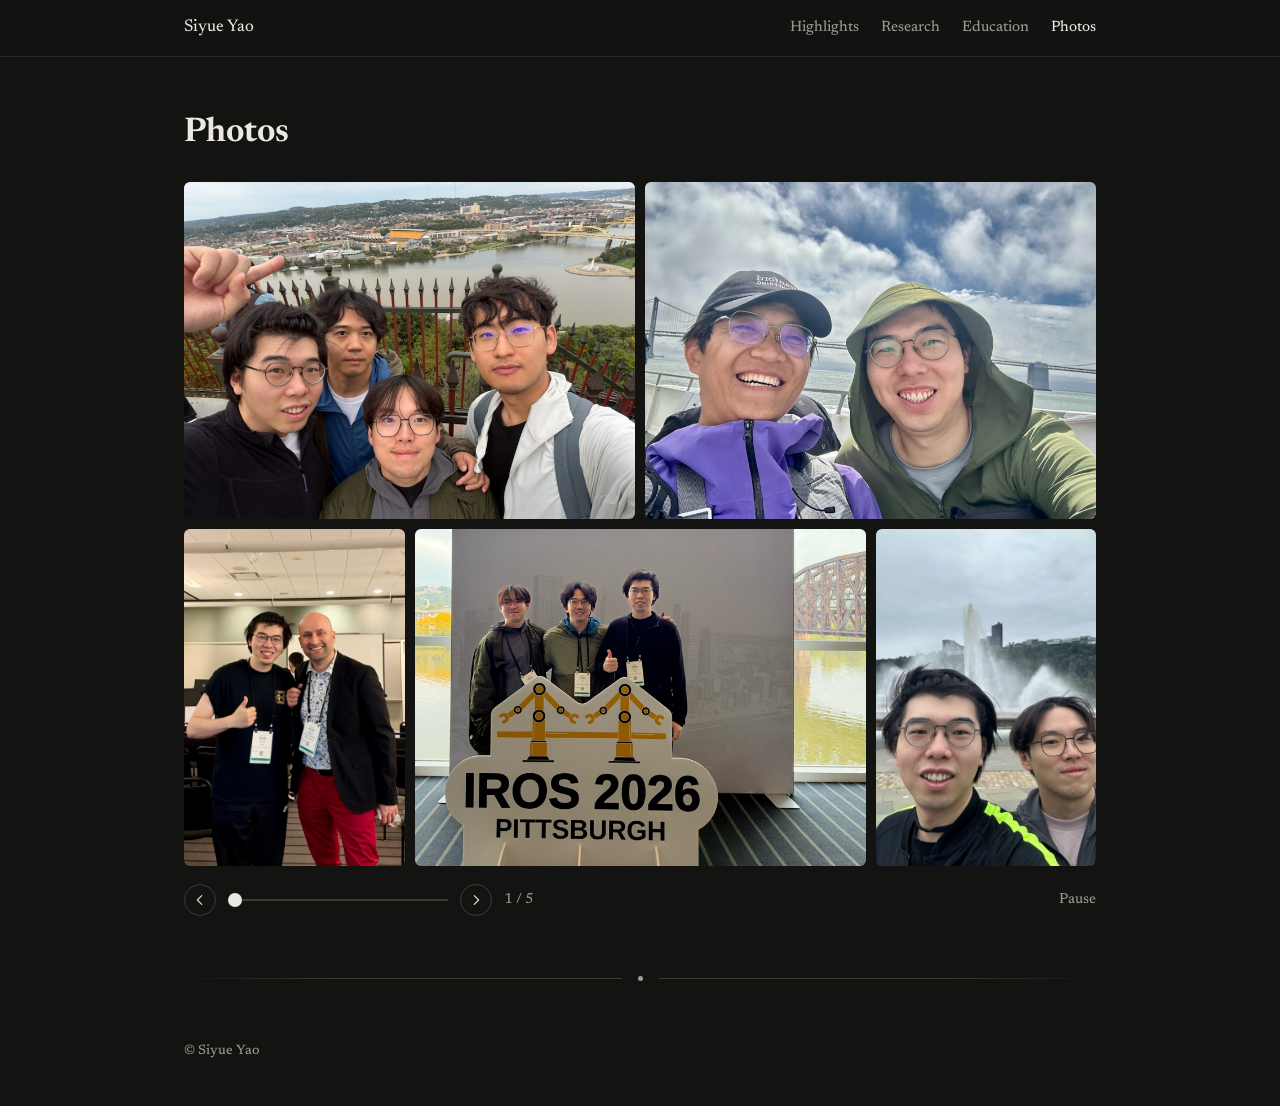
==== photos.html @ 5f4d8af4 "Publish homepage Co-Authored-By: Claude Opus 5.5 (1M context) <noreply@anthropic.com>" ====
<!doctype html>
<html lang="en">
  <head>
    <meta charset="utf-8" />
    <meta name="viewport" content="width=device-width, initial-scale=1, viewport-fit=cover" />
    <title>Siyue Yao · Photos</title>
    <meta name="description" content="Photos by and of Siyue Yao." />
    <meta name="theme-color" content="#131312" />
    <link rel="icon" href="data:image/svg+xml,%3Csvg xmlns='http://www.w3.org/2000/svg' viewBox='0 0 64 64'%3E%3Crect width='64' height='64' rx='14' fill='%23131312'/%3E%3Ctext x='32' y='44' text-anchor='middle' fill='%23ebe8e1' font-family='Georgia' font-size='36'%3ES%3C/text%3E%3C/svg%3E" />
    <link rel="preconnect" href="https://fonts.googleapis.com" />
    <link rel="preconnect" href="https://fonts.gstatic.com" crossorigin />
    <!-- Loaded without blocking the page, so it still renders quickly where Google Fonts is slow. -->
    <link rel="stylesheet" href="https://fonts.googleapis.com/css2?family=Newsreader:ital,opsz,wght@0,6..72,200..800;1,6..72,200..800&display=swap" media="print" onload="this.media='all'" />
    <noscript><link rel="stylesheet" href="https://fonts.googleapis.com/css2?family=Newsreader:ital,opsz,wght@0,6..72,200..800;1,6..72,200..800&display=swap" /></noscript>
    <link rel="stylesheet" href="assets/site.css" />
    <script>document.documentElement.classList.add("js");</script>
    <script src="assets/site.js" defer></script>
    <script src="assets/photos.js" defer></script>
  </head>
  <body>
    <header class="topbar">
      <div class="topbar-inner">
        <a class="brand" href="index.html">Siyue Yao</a>
        <nav class="topnav" aria-label="Sections">
          <a href="index.html#highlights">Highlights</a>
          <a href="index.html#research">Research</a>
          <a href="index.html#education" class="hide-narrow">Education</a>
          <a href="photos.html" aria-current="page">Photos</a>
        </nav>
      </div>
    </header>

    <main class="wrap page-photos">
      <h1 class="page-title">Photos</h1>
      <!-- Every photo, from assets/photos/web/ (800px and 1600px copies of the originals).
           Naming: the original is assets/photos/<name>.<ext> (lowercase, words joined by "-"),
           and its copies are assets/photos/web/<name>-800.jpg and <name>-1600.jpg.
           Without JavaScript they show as a simple masonry; with it, assets/photos.js deals
           them into collages that change every few seconds. To add a photo, add a line here
           with its real pixel size in data-w / data-h. -->
      <div class="album" data-interval="8000">
        <div class="album-source">
        <a class="photo" href="assets/photos/web/talk-lecture-hall-1600.jpg" data-w="1600" data-h="1200"><img src="assets/photos/web/talk-lecture-hall-800.jpg" srcset="assets/photos/web/talk-lecture-hall-800.jpg 800w, assets/photos/web/talk-lecture-hall-1600.jpg 1600w" sizes="(max-width: 560px) 50vw, 320px" width="800" height="600" alt="Siyue giving a talk in a lecture hall" loading="lazy" /></a>
        <a class="photo" href="assets/photos/web/stanford-memorial-church-1600.jpg" data-w="1224" data-h="1305"><img src="assets/photos/web/stanford-memorial-church-800.jpg" srcset="assets/photos/web/stanford-memorial-church-800.jpg 750w, assets/photos/web/stanford-memorial-church-1600.jpg 1224w" sizes="(max-width: 560px) 50vw, 320px" width="750" height="800" alt="Siyue in front of Stanford Memorial Church" loading="lazy" /></a>
        <a class="photo" href="assets/photos/web/dinner-long-table-1600.jpg" data-w="1200" data-h="1600"><img src="assets/photos/web/dinner-long-table-800.jpg" srcset="assets/photos/web/dinner-long-table-800.jpg 600w, assets/photos/web/dinner-long-table-1600.jpg 1200w" sizes="(max-width: 560px) 50vw, 320px" width="600" height="800" alt="Dinner with friends at a long table" loading="lazy" /></a>
        <a class="photo" href="assets/photos/web/trail-walk-1600.jpg" data-w="1067" data-h="1600"><img src="assets/photos/web/trail-walk-800.jpg" srcset="assets/photos/web/trail-walk-800.jpg 533w, assets/photos/web/trail-walk-1600.jpg 1067w" sizes="(max-width: 560px) 50vw, 320px" width="533" height="800" alt="Siyue walking along a trail through dry grass" loading="lazy" /></a>
        <a class="photo" href="assets/photos/web/stanford-hoover-tower-1600.jpg" data-w="1600" data-h="1571"><img src="assets/photos/web/stanford-hoover-tower-800.jpg" srcset="assets/photos/web/stanford-hoover-tower-800.jpg 800w, assets/photos/web/stanford-hoover-tower-1600.jpg 1600w" sizes="(max-width: 560px) 50vw, 320px" width="800" height="786" alt="Siyue on the lawn below Hoover Tower at Stanford" loading="lazy" /></a>
        <a class="photo" href="assets/photos/web/conference-thumbs-up-1600.jpg" data-w="1199" data-h="1600"><img src="assets/photos/web/conference-thumbs-up-800.jpg" srcset="assets/photos/web/conference-thumbs-up-800.jpg 599w, assets/photos/web/conference-thumbs-up-1600.jpg 1199w" sizes="(max-width: 560px) 50vw, 320px" width="599" height="800" alt="Siyue with a colleague at a conference" loading="lazy" /></a>
        <a class="photo" href="assets/photos/web/ceremony-speech-1600.jpg" data-w="1600" data-h="1067"><img src="assets/photos/web/ceremony-speech-800.jpg" srcset="assets/photos/web/ceremony-speech-800.jpg 800w, assets/photos/web/ceremony-speech-1600.jpg 1600w" sizes="(max-width: 560px) 50vw, 320px" width="800" height="533" alt="Siyue speaking at a podium in front of a traditional university gate" loading="lazy" /></a>
        <a class="photo" href="assets/photos/web/campus-bench-1600.jpg" data-w="1200" data-h="1600"><img src="assets/photos/web/campus-bench-800.jpg" srcset="assets/photos/web/campus-bench-800.jpg 600w, assets/photos/web/campus-bench-1600.jpg 1200w" sizes="(max-width: 560px) 50vw, 320px" width="600" height="800" alt="Siyue sitting on a bench outside a campus building" loading="lazy" /></a>
        <a class="photo" href="assets/photos/web/ebug-talk-1600.jpg" data-w="1600" data-h="900"><img src="assets/photos/web/ebug-talk-800.jpg" srcset="assets/photos/web/ebug-talk-800.jpg 800w, assets/photos/web/ebug-talk-1600.jpg 1600w" sizes="(max-width: 560px) 50vw, 320px" width="800" height="450" alt="Siyue presenting EBUG at a conference" loading="lazy" /></a>
        <a class="photo" href="assets/photos/web/selfie-hike-1600.jpg" data-w="1600" data-h="1200"><img src="assets/photos/web/selfie-hike-800.jpg" srcset="assets/photos/web/selfie-hike-800.jpg 800w, assets/photos/web/selfie-hike-1600.jpg 1600w" sizes="(max-width: 560px) 50vw, 320px" width="800" height="600" alt="Selfie with a friend on a cloudy hike" loading="lazy" /></a>
        <a class="photo" href="assets/photos/web/group-selfie-1600.jpg" data-w="1600" data-h="1200"><img src="assets/photos/web/group-selfie-800.jpg" srcset="assets/photos/web/group-selfie-800.jpg 800w, assets/photos/web/group-selfie-1600.jpg 1600w" sizes="(max-width: 560px) 50vw, 320px" width="800" height="600" alt="Group selfie with friends outdoors" loading="lazy" /></a>
        <a class="photo" href="assets/photos/web/group-photo-hill-1600.jpg" data-w="1600" data-h="1067"><img src="assets/photos/web/group-photo-hill-800.jpg" srcset="assets/photos/web/group-photo-hill-800.jpg 800w, assets/photos/web/group-photo-hill-1600.jpg 1600w" sizes="(max-width: 560px) 50vw, 320px" width="800" height="533" alt="Group photo with friends on a hillside" loading="lazy" /></a>
        <a class="photo" href="assets/photos/web/asme-idetc-1600.jpg" data-w="1600" data-h="1200"><img src="assets/photos/web/asme-idetc-800.jpg" srcset="assets/photos/web/asme-idetc-800.jpg 800w, assets/photos/web/asme-idetc-1600.jpg 1600w" sizes="(max-width: 560px) 50vw, 320px" width="800" height="600" alt="Siyue at the ASME IDETC conference" loading="lazy" /></a>
        <a class="photo" href="assets/photos/web/idetc-talk-1600.jpg" data-w="1600" data-h="1200"><img src="assets/photos/web/idetc-talk-800.jpg" srcset="assets/photos/web/idetc-talk-800.jpg 800w, assets/photos/web/idetc-talk-1600.jpg 1600w" sizes="(max-width: 560px) 50vw, 320px" width="800" height="600" alt="Siyue presenting at a conference session" loading="lazy" /></a>
        <a class="photo" href="assets/photos/web/fountain-selfie-1600.jpg" data-w="1200" data-h="1600"><img src="assets/photos/web/fountain-selfie-800.jpg" srcset="assets/photos/web/fountain-selfie-800.jpg 600w, assets/photos/web/fountain-selfie-1600.jpg 1200w" sizes="(max-width: 560px) 50vw, 320px" width="600" height="800" alt="Selfie with a friend by a fountain" loading="lazy" /></a>
        <a class="photo" href="assets/photos/web/iros-session-1600.jpg" data-w="1600" data-h="1200"><img src="assets/photos/web/iros-session-800.jpg" srcset="assets/photos/web/iros-session-800.jpg 800w, assets/photos/web/iros-session-1600.jpg 1600w" sizes="(max-width: 560px) 50vw, 320px" width="800" height="600" alt="Siyue and a colleague by the podium at IROS 2026" loading="lazy" /></a>
        <a class="photo" href="assets/photos/web/conservatory-1600.jpg" data-w="1600" data-h="1200"><img src="assets/photos/web/conservatory-800.jpg" srcset="assets/photos/web/conservatory-800.jpg 800w, assets/photos/web/conservatory-1600.jpg 1600w" sizes="(max-width: 560px) 50vw, 320px" width="800" height="600" alt="Friends in a glasshouse conservatory" loading="lazy" /></a>
        <a class="photo" href="assets/photos/web/group-dinner-1600.jpg" data-w="1600" data-h="1200"><img src="assets/photos/web/group-dinner-800.jpg" srcset="assets/photos/web/group-dinner-800.jpg 800w, assets/photos/web/group-dinner-1600.jpg 1600w" sizes="(max-width: 560px) 50vw, 320px" width="800" height="600" alt="Group dinner with labmates" loading="lazy" /></a>
        <a class="photo" href="assets/photos/web/city-overlook-1600.jpg" data-w="1600" data-h="1200"><img src="assets/photos/web/city-overlook-800.jpg" srcset="assets/photos/web/city-overlook-800.jpg 800w, assets/photos/web/city-overlook-1600.jpg 1600w" sizes="(max-width: 560px) 50vw, 320px" width="800" height="600" alt="Friends at a lookout above a river city" loading="lazy" /></a>
        <a class="photo" href="assets/photos/web/podium-speech-1600.jpg" data-w="1600" data-h="1066"><img src="assets/photos/web/podium-speech-800.jpg" srcset="assets/photos/web/podium-speech-800.jpg 800w, assets/photos/web/podium-speech-1600.jpg 1600w" sizes="(max-width: 560px) 50vw, 320px" width="800" height="533" alt="Siyue speaking at a podium in a suit" loading="lazy" /></a>
        <a class="photo" href="assets/photos/web/whisker-talk-1600.jpg" data-w="1600" data-h="642"><img src="assets/photos/web/whisker-talk-800.jpg" srcset="assets/photos/web/whisker-talk-800.jpg 800w, assets/photos/web/whisker-talk-1600.jpg 1600w" sizes="(max-width: 560px) 50vw, 320px" width="800" height="320" alt="Siyue presenting the whisker sensor work" loading="lazy" /></a>
        <a class="photo" href="assets/photos/web/whisker-poster-1600.jpg" data-w="1600" data-h="1200"><img src="assets/photos/web/whisker-poster-800.jpg" srcset="assets/photos/web/whisker-poster-800.jpg 800w, assets/photos/web/whisker-poster-1600.jpg 1600w" sizes="(max-width: 560px) 50vw, 320px" width="800" height="600" alt="Siyue beside the whisker sensor poster" loading="lazy" /></a>
        <a class="photo" href="assets/photos/web/stanford-arcade-1600.jpg" data-w="1000" data-h="1295"><img src="assets/photos/web/stanford-arcade-800.jpg" srcset="assets/photos/web/stanford-arcade-800.jpg 618w, assets/photos/web/stanford-arcade-1600.jpg 1000w" sizes="(max-width: 560px) 50vw, 320px" width="618" height="800" alt="Siyue in the arcades of the Stanford Main Quad" loading="lazy" /></a>
        <a class="photo" href="assets/photos/web/portrait-outdoors-1600.jpg" data-w="1200" data-h="1600"><img src="assets/photos/web/portrait-outdoors-800.jpg" srcset="assets/photos/web/portrait-outdoors-800.jpg 600w, assets/photos/web/portrait-outdoors-1600.jpg 1200w" sizes="(max-width: 560px) 50vw, 320px" width="600" height="800" alt="Portrait of Siyue outdoors" loading="lazy" /></a>
        <a class="photo" href="assets/photos/web/portrait-suit-1600.jpg" data-w="1600" data-h="1067"><img src="assets/photos/web/portrait-suit-800.jpg" srcset="assets/photos/web/portrait-suit-800.jpg 800w, assets/photos/web/portrait-suit-1600.jpg 1600w" sizes="(max-width: 560px) 50vw, 320px" width="800" height="533" alt="Portrait of Siyue in a suit" loading="lazy" /></a>
        <a class="photo" href="assets/photos/web/iros-2026-sign-1600.jpg" data-w="1600" data-h="1200"><img src="assets/photos/web/iros-2026-sign-800.jpg" srcset="assets/photos/web/iros-2026-sign-800.jpg 800w, assets/photos/web/iros-2026-sign-1600.jpg 1600w" sizes="(max-width: 560px) 50vw, 320px" width="800" height="599" alt="Siyue next to the IROS 2026 Pittsburgh sign" loading="lazy" /></a>
        <a class="photo" href="assets/photos/web/iros-2026-group-1600.jpg" data-w="1600" data-h="1200"><img src="assets/photos/web/iros-2026-group-800.jpg" srcset="assets/photos/web/iros-2026-group-800.jpg 800w, assets/photos/web/iros-2026-group-1600.jpg 1600w" sizes="(max-width: 560px) 50vw, 320px" width="800" height="600" alt="Siyue and colleagues behind the IROS 2026 Pittsburgh sign" loading="lazy" /></a>
        <a class="photo" href="assets/photos/web/iros-talk-1600.jpg" data-w="1199" data-h="1600"><img src="assets/photos/web/iros-talk-800.jpg" srcset="assets/photos/web/iros-talk-800.jpg 599w, assets/photos/web/iros-talk-1600.jpg 1199w" sizes="(max-width: 560px) 50vw, 320px" width="599" height="800" alt="Siyue giving a talk at IROS 2026" loading="lazy" /></a>
        </div>
        <div class="album-stage" aria-live="off"></div>
        <div class="album-controls" hidden>
          <button type="button" class="album-btn" data-step="-1" aria-label="Previous photos">
            <svg viewBox="0 0 16 16" aria-hidden="true"><path d="M10 3 5 8l5 5" fill="none" stroke="currentColor" stroke-width="1.5" stroke-linecap="round" stroke-linejoin="round"/></svg>
          </button>
          <input type="range" class="album-slider" min="1" max="1" step="1" value="1" aria-label="Photo set" />
          <button type="button" class="album-btn" data-step="1" aria-label="Next photos">
            <svg viewBox="0 0 16 16" aria-hidden="true"><path d="m6 3 5 5-5 5" fill="none" stroke="currentColor" stroke-width="1.5" stroke-linecap="round" stroke-linejoin="round"/></svg>
          </button>
          <span class="album-count" aria-hidden="true">1 / 1</span>
          <button type="button" class="album-play">Pause</button>
        </div>
      </div>
    </main>

    <dialog class="lightbox" aria-label="Photo">
      <img alt="" />
    </dialog>

    <div class="wrap"><div class="divider" aria-hidden="true"><span></span></div></div>
    <footer class="footer">
      <p>© Siyue Yao</p>
    </footer>
  </body>
</html>
---- assets/site.css ----
/* Dark, minimal single-column layout: sticky top bar, photo hero, highlight grid,
   text-only topic filters and a compact publication list. Single dark theme by design. */
:root {
  color-scheme: dark;
  --bg: #131312;
  --bar: rgba(19, 19, 18, 0.84);
  --surface: #1c1c1a;
  --rule: #2a2926;
  --fg: #ebe8e1;
  --fg-2: #d5d1c8;
  --muted: #9b978e;
  --faint: #5d5a54;
  --line: #3d3b36;
  --dot: #a19c91;
  --accent: #d39360;
  /* Newsreader is loaded as a variable font (200–800), so in-between weights work. */
  --w-text: 450;
  --w-medium: 580;
  --w-bold: 700;
  --serif: "Newsreader", Charter, "Iowan Old Style", "Palatino Linotype", Palatino, Georgia, serif;
  --wrap: 960px;
  --gutter: 24px;
}
* {
  box-sizing: border-box;
}
html {
  scroll-behavior: smooth;
  scroll-padding-top: 72px;
  background: var(--bg);
}
body {
  margin: 0;
  background: var(--bg);
  color: var(--fg);
  font-family: var(--serif);
  font-size: 17px;
  line-height: 1.55;
  font-weight: var(--w-text);
  font-optical-sizing: auto;
  text-rendering: optimizeLegibility;
}
img,
video {
  display: block;
  max-width: 100%;
}
p {
  margin: 0;
}
a {
  color: var(--fg-2);
  text-decoration: underline;
  text-decoration-color: rgba(205, 201, 192, 0.35);
  text-decoration-thickness: 1px;
  text-underline-offset: 3px;
  transition: color 0.15s ease, text-decoration-color 0.15s ease;
}
a:hover {
  color: var(--fg);
  text-decoration-color: var(--fg);
}
a:focus-visible,
button:focus-visible {
  outline: 1.5px solid var(--fg-2);
  outline-offset: 4px;
  border-radius: 2px;
}
b,
strong {
  font-weight: var(--w-bold);
  color: var(--fg);
}
sup {
  font-size: 0.78em;
  line-height: 0;
  margin-left: 1px;
}
[hidden] {
  display: none !important;
}
.skip-link {
  position: absolute;
  left: 12px;
  top: -80px;
  z-index: 20;
  padding: 8px 14px;
  background: var(--surface);
  color: var(--fg);
}
.skip-link:focus {
  top: 12px;
}

/* ---------------------------------------------------------------- top bar */
.topbar {
  position: sticky;
  top: env(safe-area-inset-top, 0px);
  z-index: 10;
  background: var(--bar);
  -webkit-backdrop-filter: blur(12px);
  backdrop-filter: blur(12px);
  border-bottom: 1px solid var(--rule);
}
.topbar-inner {
  display: flex;
  align-items: center;
  justify-content: space-between;
  gap: 16px;
  max-width: var(--wrap);
  height: 56px;
  margin: 0 auto;
  padding-inline: var(--gutter);
}
.brand {
  color: var(--fg);
  font-size: 17px;
  text-decoration: none;
  white-space: nowrap;
}
.topnav {
  display: flex;
  gap: 22px;
}
.topnav a {
  color: var(--muted);
  font-size: 15px;
  text-decoration: none;
  white-space: nowrap;
}
.topnav a:hover,
.topnav a[aria-current="page"] {
  color: var(--fg);
}

/* ---------------------------------------------------------------- layout */
.wrap {
  max-width: var(--wrap);
  margin: 0 auto;
  padding-inline: var(--gutter);
}
section {
  margin: 0;
}
.divider {
  display: flex;
  align-items: center;
  gap: 16px;
  margin: 60px 0;
}
.divider::before,
.divider::after {
  content: "";
  flex: 1;
  height: 1px;
}
.divider::before {
  background: linear-gradient(to right, transparent, var(--line) 35%);
}
.divider::after {
  background: linear-gradient(to left, transparent, var(--line) 35%);
}
.divider span {
  width: 5px;
  height: 5px;
  border-radius: 50%;
  background: var(--dot);
}
h1,
h2 {
  margin: 0;
  font-weight: var(--w-medium);
  color: var(--fg);
  text-wrap: balance;
}
h2 {
  font-size: 30px;
  line-height: 1.1;
  letter-spacing: -0.3px;
  margin-bottom: 24px;
}

/* ------------------------------------------------------------------ hero */
/* Text on the left; a large photo on the right whose left side fades into the page. */
.hero {
  position: relative;
  display: flex;
  align-items: center;
  min-height: 640px;
  padding: 56px 0 24px;
}
.hero-photo {
  position: absolute;
  top: 0;
  right: 0;
  bottom: 0;
  width: 58%;
  margin: 0;
  pointer-events: none;
}
.hero-photo img {
  width: 100%;
  height: 100%;
  object-fit: cover;
  object-position: 72% 40%;
  -webkit-mask-image: linear-gradient(to right, transparent 0%, rgba(0, 0, 0, 0.35) 20%, rgba(0, 0, 0, 0.88) 42%, #000 54%, #000 94%, transparent 100%),
    linear-gradient(to bottom, transparent 0%, #000 10%, #000 80%, transparent 100%);
  -webkit-mask-composite: source-in;
  mask-image: linear-gradient(to right, transparent 0%, rgba(0, 0, 0, 0.35) 20%, rgba(0, 0, 0, 0.88) 42%, #000 54%, #000 94%, transparent 100%),
    linear-gradient(to bottom, transparent 0%, #000 10%, #000 80%, transparent 100%);
  mask-composite: intersect;
}
.hero-text {
  position: relative;
  z-index: 1;
  max-width: 52%;
  text-shadow: 0 1px 12px rgba(19, 19, 18, 0.8);
}
.hero h1 {
  font-size: 40px;
  font-weight: 650;
  line-height: 1.1;
  letter-spacing: -0.3px;
  margin: 0 0 18px;
}
.hero-text > p {
  color: var(--fg-2);
}
.hero-text > p + p {
  margin-top: 12px;
}
.hero-text .contact-line {
  margin-top: 20px;
  font-size: 15.5px;
}
.hero-text .profile-links {
  display: flex;
  flex-wrap: wrap;
  gap: 6px 20px;
  margin-top: 6px;
  font-size: 15.5px;
}

/* ------------------------------------------------------------ highlights */
.cards {
  display: grid;
  grid-template-columns: repeat(3, minmax(0, 1fr));
  gap: 26px 22px;
}
.card {
  display: block;
  color: var(--fg);
  text-decoration: none;
}
.card-media {
  display: block;
  aspect-ratio: 16 / 9;
  overflow: hidden;
  border-radius: 6px;
  background: var(--surface);
}
.card-media img,
.card-media video,
.thumb img,
.thumb video {
  width: 100%;
  height: 100%;
  object-fit: cover;
  transition: transform 0.4s ease, opacity 0.2s ease;
}
.card:hover .card-media img,
.card:hover .card-media video {
  transform: scale(1.02);
}
.card-caption {
  display: block;
  margin-top: 10px;
  font-size: 17px;
  line-height: 1.3;
}
.card:hover .card-caption {
  text-decoration: underline;
  text-decoration-color: rgba(235, 232, 225, 0.5);
  text-underline-offset: 3px;
}

/* -------------------------------------------------------------- research */
.filters,
.subfilters {
  display: none;
}
.js .filters {
  display: flex;
  flex-wrap: wrap;
  gap: 6px 22px;
}
.js .subfilters {
  display: flex;
  flex-wrap: wrap;
  gap: 2px 18px;
  margin-top: 10px;
  padding-left: 14px;
  border-left: 1px solid var(--rule);
}
.filters button,
.subfilters button {
  appearance: none;
  margin: 0;
  padding: 4px 0 3px;
  border: 0;
  border-bottom: 1px solid transparent;
  background: none;
  color: var(--muted);
  font: inherit;
  font-size: 15.5px;
  line-height: 1.4;
  cursor: pointer;
  transition: color 0.15s ease, border-color 0.15s ease;
}
.subfilters button {
  font-size: 14.5px;
}
.filters button:hover,
.subfilters button:hover {
  color: var(--fg);
}
.filters button[aria-pressed="true"],
.subfilters button[aria-pressed="true"] {
  color: var(--fg);
  border-bottom-color: var(--fg);
}
.ongoing {
  margin-left: 4px;
  color: var(--accent);
  font-size: 12.5px;
  font-style: italic;
}
.overviews {
  margin-top: 22px;
}
.overview {
  max-width: 44em;
  color: var(--fg-2);
  font-size: 16.5px;
}
.is-switching .overview {
  animation: fade 0.28s ease both;
}
.legend {
  margin-top: 14px;
  color: var(--muted);
  font-size: 13.5px;
}
.pubs {
  margin-top: 26px;
}
.pubs.is-entering {
  animation: fade 0.3s ease both;
}
.group-heading {
  display: flex;
  align-items: baseline;
  gap: 10px;
  margin: 30px 0 0;
  padding-bottom: 10px;
  color: var(--muted);
  font-size: 12.5px;
  font-weight: 500;
  letter-spacing: 0.1em;
  text-transform: uppercase;
}
.group-heading:first-child {
  margin-top: 0;
}
.group-heading button {
  appearance: none;
  padding: 0;
  border: 0;
  background: none;
  color: inherit;
  font: inherit;
  letter-spacing: inherit;
  text-transform: inherit;
  cursor: pointer;
}
.group-heading button:hover {
  color: var(--fg);
}
.group-heading .ongoing {
  text-transform: none;
  letter-spacing: 0;
}
.group-note {
  padding: 18px 0 8px;
  border-top: 1px solid var(--rule);
  color: var(--muted);
  font-style: italic;
  font-size: 15.5px;
}
.pub {
  display: grid;
  grid-template-columns: 176px minmax(0, 1fr);
  gap: 22px;
  padding: 22px 0;
  border-top: 1px solid var(--rule);
}
.thumb {
  display: block;
  align-self: start;
  aspect-ratio: 16 / 9;
  overflow: hidden;
  border-radius: 5px;
  background: var(--surface);
}
.pub-title {
  color: var(--fg);
  font-size: 19px;
  font-weight: var(--w-medium);
  line-height: 1.3;
  text-decoration: none;
}
.pub-title:hover {
  text-decoration: underline;
  text-decoration-color: rgba(235, 232, 225, 0.5);
}
.authors {
  margin-top: 5px;
  color: var(--fg-2);
  font-size: 15.5px;
  line-height: 1.45;
}
.authors a {
  color: inherit;
  text-decoration: none;
}
.authors .me {
  text-decoration: underline;
  text-decoration-thickness: 1px;
  text-underline-offset: 3px;
}
.authors a:hover {
  color: var(--fg);
  text-decoration: underline;
}
.venue {
  margin-top: 2px;
  color: var(--muted);
  font-size: 14.5px;
}
.venue b {
  color: var(--fg-2);
}
.venue .note {
  font-size: 13px;
}
.pub-links {
  display: flex;
  flex-wrap: wrap;
  gap: 2px 14px;
  margin-top: 6px;
  font-size: 14.5px;
}
.pub-links a {
  color: var(--muted);
  text-decoration: none;
}
.pub-links a:hover {
  color: var(--fg);
  text-decoration: underline;
}

/* ------------------------------------------------------------- education */
.edu-row {
  display: flex;
  justify-content: space-between;
  gap: 24px;
  padding: 14px 0;
  border-top: 1px solid var(--rule);
}
.edu-row:first-child {
  border-top: 0;
  padding-top: 0;
}
.edu-school {
  color: var(--fg);
  font-weight: var(--w-medium);
}
.edu-row p:not(.edu-school):not(.edu-date) {
  color: var(--fg-2);
  font-size: 15.5px;
}
.edu-date {
  flex-shrink: 0;
  color: var(--muted);
  font-size: 14.5px;
  font-variant-numeric: tabular-nums;
}

/* ---------------------------------------------------------------- footer */
.footer {
  max-width: var(--wrap);
  margin: 0 auto;
  padding: 0 var(--gutter) 44px;
  color: var(--muted);
  font-size: 13.5px;
}
.footer p + p {
  margin-top: 4px;
}
.footer a {
  color: var(--muted);
}

/* --------------------------------------------------------- photos & stubs */
.page-title {
  margin: 56px 0 28px;
  font-size: 34px;
  font-weight: 650;
  line-height: 1.2;
}
/* Photo album: an 8 × 6 collage (sets are laid out by assets/photos.js);
   without JavaScript, every photo in a plain masonry. */
.album-source {
  columns: 3 220px;
  column-gap: 12px;
}
.album-source .photo {
  margin-bottom: 12px;
  break-inside: avoid;
}
.album-source .photo img {
  height: auto;
}
.js .album-source {
  display: none;
}
.album-stage {
  display: grid;
  grid-template-columns: minmax(0, 1fr);
  touch-action: pan-y;
}
.album-set {
  grid-area: 1 / 1;
  display: grid;
  grid-template-columns: repeat(8, minmax(0, 1fr));
  grid-template-rows: repeat(6, minmax(0, 1fr));
  gap: 10px;
  aspect-ratio: 4 / 3;
  transition: opacity 0.7s ease;
}
.album-set.is-entering,
.album-set.is-leaving {
  opacity: 0;
}
.album-set.is-leaving {
  pointer-events: none;
}
.album-set .photo {
  grid-column: var(--col);
  grid-row: var(--row);
}
.photo {
  display: block;
  overflow: hidden;
  border-radius: 6px;
  background: var(--surface);
}
.photo img {
  width: 100%;
  height: 100%;
  object-fit: cover;
  object-position: 50% 35%;
  transition: transform 0.4s ease;
}
.photo:hover img {
  transform: scale(1.02);
}
.album-controls {
  display: flex;
  align-items: center;
  gap: 12px;
  margin-top: 18px;
  color: var(--muted);
  font-size: 14.5px;
}
.album-controls[hidden] {
  display: none;
}
.album-btn {
  appearance: none;
  display: grid;
  place-items: center;
  width: 32px;
  height: 32px;
  padding: 0;
  border: 1px solid var(--line);
  border-radius: 50%;
  background: none;
  color: var(--fg-2);
  cursor: pointer;
  transition: color 0.15s ease, border-color 0.15s ease;
}
.album-btn svg {
  width: 14px;
  height: 14px;
}
.album-btn:hover {
  color: var(--fg);
  border-color: var(--fg-2);
}
.album-slider {
  flex: 0 1 220px;
  min-width: 80px;
  height: 24px;
  margin: 0;
  background: transparent;
  cursor: pointer;
  -webkit-appearance: none;
  appearance: none;
}
.album-slider::-webkit-slider-runnable-track {
  height: 2px;
  border-radius: 1px;
  background: var(--line);
}
.album-slider::-moz-range-track {
  height: 2px;
  border-radius: 1px;
  background: var(--line);
}
.album-slider::-webkit-slider-thumb {
  width: 14px;
  height: 14px;
  margin-top: -6px;
  border: 0;
  border-radius: 50%;
  background: var(--fg);
  -webkit-appearance: none;
  appearance: none;
}
.album-slider::-moz-range-thumb {
  width: 14px;
  height: 14px;
  border: 0;
  border-radius: 50%;
  background: var(--fg);
}
.album-slider:focus-visible {
  outline: 1.5px solid var(--fg-2);
  outline-offset: 4px;
}
.album-count {
  min-width: 3.2em;
  font-variant-numeric: tabular-nums;
}
.album-play {
  appearance: none;
  margin-left: auto;
  padding: 4px 0 3px;
  border: 0;
  border-bottom: 1px solid transparent;
  background: none;
  color: var(--muted);
  font: inherit;
  cursor: pointer;
}
.album-play:hover {
  color: var(--fg);
  border-bottom-color: var(--fg);
}
.lightbox {
  max-width: none;
  max-height: none;
  padding: 0;
  border: 0;
  background: transparent;
  cursor: zoom-out;
}
.lightbox::backdrop {
  background: rgba(12, 12, 11, 0.9);
}
.lightbox img {
  max-width: 94vw;
  max-height: 90vh;
  border-radius: 4px;
}
.stub {
  max-width: 780px;
}
.stub-topics {
  margin-top: 56px;
  color: var(--muted);
  font-size: 13px;
  letter-spacing: 0.08em;
  text-transform: uppercase;
}
.stub-topics a {
  color: inherit;
  text-decoration: none;
}
.stub-topics a:hover {
  color: var(--fg);
}
.stub .page-title {
  margin-top: 8px;
  font-size: 30px;
  font-weight: var(--w-medium);
}
.stub .venue {
  margin-top: 4px;
}
.stub .pub-links {
  margin-top: 12px;
}
.stub-cover {
  margin: 26px 0 20px;
  aspect-ratio: 16 / 9;
  overflow: hidden;
  border-radius: 6px;
  background: var(--surface);
}
.stub-cover img,
.stub-cover video {
  width: 100%;
  height: 100%;
  object-fit: cover;
}
.stub-desc {
  color: var(--fg-2);
  font-size: 18px;
  line-height: 1.6;
}
.stub-note {
  margin-top: 28px;
  padding-top: 16px;
  border-top: 1px solid var(--rule);
  color: var(--muted);
  font-style: italic;
  font-size: 15px;
}

/* ---------------------------------------------------------- video player */
/* Every video plays in the same 16:9 frame (--pw wide), sized to the window with room
   to spare around the dialog; other aspect ratios are letterboxed inside the frame. */
html:has(.player[open]) {
  overflow: hidden;
}
.player {
  --pw: min(880px, calc(100vw - 160px), calc((100dvh - 380px) * 16 / 9));
  max-width: none;
  margin: auto;
  padding: 0;
  border: 1px solid var(--rule);
  border-radius: 10px;
  background: var(--bg);
  color: var(--fg);
  box-shadow: 0 20px 60px rgba(0, 0, 0, 0.5);
  /* Only very short windows need this; normally the dialog fits with room to spare. */
  max-height: calc(100dvh - 24px);
  overflow-y: auto;
}
.player::backdrop {
  background: rgba(10, 10, 9, 0.85);
}
.player-box {
  display: flex;
  flex-direction: column;
  gap: 14px;
  width: var(--pw);
  min-width: 300px;
  margin: 20px 24px 22px;
}
.player-head {
  display: flex;
  align-items: flex-start;
  justify-content: space-between;
  gap: 16px;
}
.player-title {
  display: -webkit-box;
  overflow: hidden;
  -webkit-box-orient: vertical;
  -webkit-line-clamp: 2;
  font-size: 17px;
  font-weight: var(--w-medium);
  line-height: 1.3;
}
.player-close {
  appearance: none;
  flex-shrink: 0;
  margin: -4px -6px 0 0;
  padding: 0 6px;
  border: 0;
  background: none;
  color: var(--muted);
  font: inherit;
  font-size: 26px;
  line-height: 1;
  cursor: pointer;
}
.player-close:hover {
  color: var(--fg);
}
.player-tabs {
  display: flex;
  flex-wrap: wrap;
  gap: 8px;
}
.player-tabs button {
  appearance: none;
  min-width: 52px;
  margin: 0;
  padding: 4px 12px 5px;
  border: 1px solid var(--line);
  border-radius: 999px;
  background: none;
  color: var(--fg-2);
  font: inherit;
  font-size: 14px;
  font-variant-numeric: tabular-nums;
  line-height: 1.3;
  cursor: pointer;
}
.player-tabs button:hover {
  border-color: var(--fg-2);
  color: var(--fg);
}
.player-tabs button[aria-selected="true"] {
  border-color: var(--fg);
  background: var(--fg);
  color: var(--bg);
}
.player-frame {
  width: var(--pw);
  height: calc(var(--pw) * 9 / 16);
  min-width: 300px;
  min-height: 169px;
  overflow: hidden;
  border: 1px solid var(--rule);
  border-radius: 6px;
  background: #050505;
}
.player-video {
  display: block;
  width: 100%;
  height: 100%;
  object-fit: contain;
  background: #050505;
}
.player-foot {
  display: flex;
  flex-wrap: wrap;
  align-items: center;
  justify-content: space-between;
  gap: 8px 16px;
  min-height: 2.6em;
}
.player-caption {
  flex: 1 1 260px;
  color: var(--fg-2);
  font-size: 15px;
  line-height: 1.35;
}
.player-download {
  flex-shrink: 0;
  padding: 5px 14px 6px;
  border: 1px solid var(--line);
  border-radius: 999px;
  color: var(--fg-2);
  font-size: 14px;
  text-decoration: none;
  white-space: nowrap;
}
.player-download:hover {
  border-color: var(--fg-2);
  color: var(--fg);
}
.player-credit {
  padding-top: 10px;
  border-top: 1px solid var(--rule);
  color: var(--muted);
  font-size: 12.5px;
  line-height: 1.45;
}
.player-credit a {
  color: var(--muted);
}

/* ---------------------------------------------------------------- motion */
@keyframes fade {
  from {
    opacity: 0;
    transform: translateY(4px);
  }
  to {
    opacity: 1;
    transform: none;
  }
}

/* ------------------------------------------------------------ responsive */
@media (max-width: 860px) {
  .hero {
    display: block;
    min-height: 0;
    padding-top: 0;
  }
  .hero-photo {
    position: relative;
    width: calc(100% + 2 * var(--gutter));
    height: min(78vw, 460px);
    margin: 0 calc(-1 * var(--gutter)) 4px;
  }
  .hero-photo img {
    object-position: 66% 34%;
    -webkit-mask-image: linear-gradient(to bottom, #000 0%, #000 62%, transparent 100%);
    mask-image: linear-gradient(to bottom, #000 0%, #000 62%, transparent 100%);
  }
  .hero-text {
    max-width: none;
    margin-top: -48px;
  }
}
@media (max-width: 760px) {
  .cards {
    grid-template-columns: repeat(2, minmax(0, 1fr));
    gap: 22px 16px;
  }
  .card-caption {
    font-size: 16px;
  }
}
@media (max-width: 560px) {
  :root {
    --gutter: 16px;
  }
  body {
    font-size: 16.5px;
  }
  .topnav {
    gap: 16px;
  }
  .topnav a {
    font-size: 14.5px;
  }
  .hide-narrow {
    display: none;
  }
  .hero h1 {
    font-size: 32px;
  }
  .divider {
    margin: 44px 0;
  }
  h2 {
    font-size: 26px;
  }
  .js .filters {
    gap: 4px 16px;
  }
  .pub {
    grid-template-columns: 112px minmax(0, 1fr);
    gap: 14px;
    padding: 18px 0;
  }
  .pub-title {
    font-size: 17px;
  }
  .authors {
    font-size: 14.5px;
  }
  .edu-row {
    flex-direction: column;
    gap: 2px;
  }
  .album-set {
    display: block;
    columns: 2;
    column-gap: 8px;
    aspect-ratio: auto;
  }
  .album-set .photo {
    aspect-ratio: var(--ar);
    margin-bottom: 8px;
    break-inside: avoid;
  }
  .page-title {
    margin-top: 40px;
    font-size: 30px;
  }
  .player {
    --pw: calc(100vw - 52px);
  }
  .player-box {
    min-width: 0;
    margin: 14px 12px 16px;
  }
  .player-frame {
    min-width: 0;
    min-height: 0;
  }
  .player-foot {
    flex-direction: column;
    align-items: flex-start;
    gap: 8px;
  }
  .player-caption {
    flex: none;
  }
}
@media (prefers-reduced-motion: reduce) {
  html {
    scroll-behavior: auto;
  }
  .is-switching .overview,
  .pubs.is-entering {
    animation: none;
  }
  .card-media img,
  .card-media video,
  .thumb img,
  .thumb video,
  .photo img,
  .album-set {
    transition: none;
  }
}
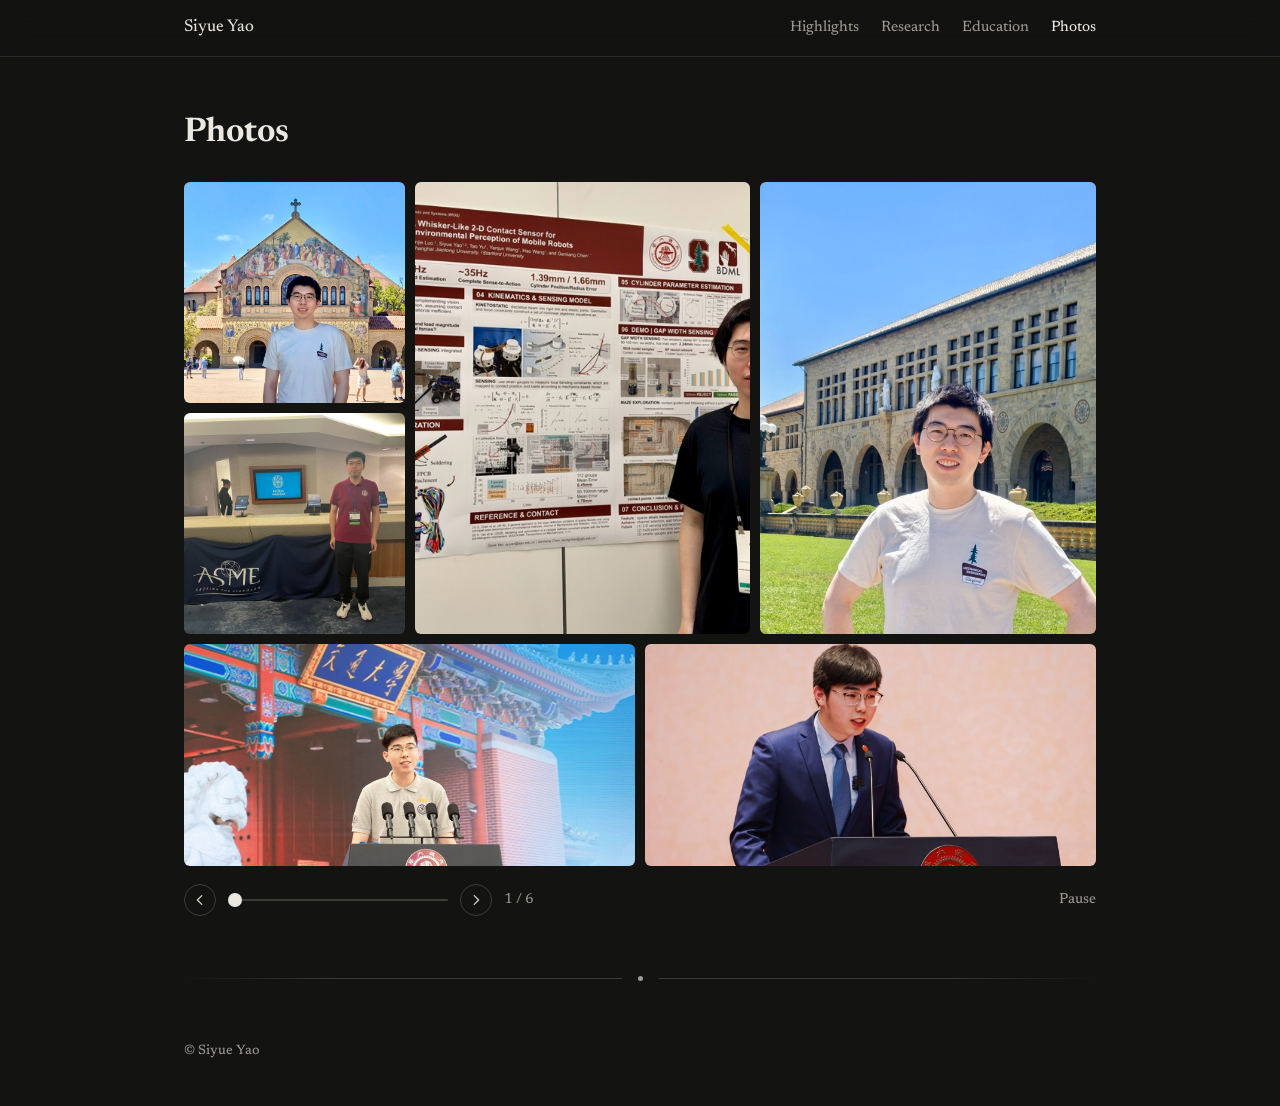
==== commit 35371bf9: "Add hiking photo with Mark to the album Co-Authored-By: Claude Opus 5.5 (1M context) <noreply@anthro" ====
--- a/photos.html
+++ b/photos.html
@@ -68,6 +68,7 @@
         <a class="photo" href="assets/photos/web/iros-2026-sign-1600.jpg" data-w="1600" data-h="1200"><img src="assets/photos/web/iros-2026-sign-800.jpg" srcset="assets/photos/web/iros-2026-sign-800.jpg 800w, assets/photos/web/iros-2026-sign-1600.jpg 1600w" sizes="(max-width: 560px) 50vw, 320px" width="800" height="599" alt="Siyue next to the IROS 2026 Pittsburgh sign" loading="lazy" /></a>
         <a class="photo" href="assets/photos/web/iros-2026-group-1600.jpg" data-w="1600" data-h="1200"><img src="assets/photos/web/iros-2026-group-800.jpg" srcset="assets/photos/web/iros-2026-group-800.jpg 800w, assets/photos/web/iros-2026-group-1600.jpg 1600w" sizes="(max-width: 560px) 50vw, 320px" width="800" height="600" alt="Siyue and colleagues behind the IROS 2026 Pittsburgh sign" loading="lazy" /></a>
         <a class="photo" href="assets/photos/web/iros-talk-1600.jpg" data-w="1199" data-h="1600"><img src="assets/photos/web/iros-talk-800.jpg" srcset="assets/photos/web/iros-talk-800.jpg 599w, assets/photos/web/iros-talk-1600.jpg 1199w" sizes="(max-width: 560px) 50vw, 320px" width="599" height="800" alt="Siyue giving a talk at IROS 2026" loading="lazy" /></a>
+        <a class="photo" href="assets/photos/web/hike-with-mark-1600.jpg" data-w="1600" data-h="1067"><img src="assets/photos/web/hike-with-mark-800.jpg" srcset="assets/photos/web/hike-with-mark-800.jpg 800w, assets/photos/web/hike-with-mark-1600.jpg 1600w" sizes="(max-width: 560px) 50vw, 320px" width="800" height="533" alt="Siyue and Mark on a sunny hilltop hike" loading="lazy" /></a>
         </div>
         <div class="album-stage" aria-live="off"></div>
         <div class="album-controls" hidden>
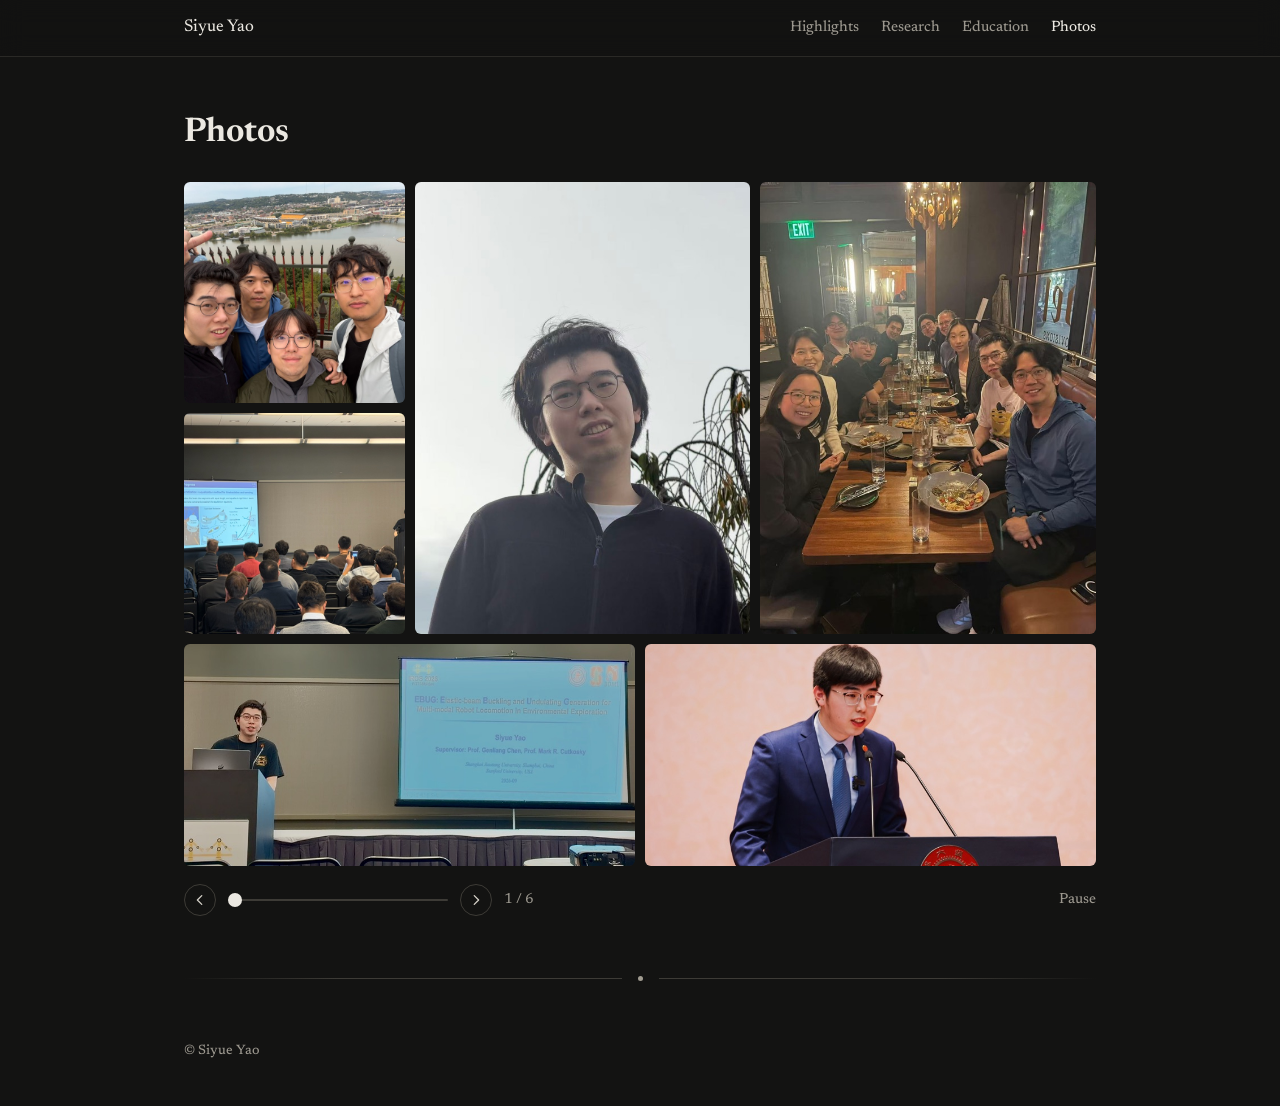
==== commit 682b0032: "Add group photo with Hannah's lab to the album Co-Authored-By: Claude Opus 5.5 <noreply@anthropic.co" ====
--- a/photos.html
+++ b/photos.html
@@ -69,6 +69,7 @@
         <a class="photo" href="assets/photos/web/iros-2026-group-1600.jpg" data-w="1600" data-h="1200"><img src="assets/photos/web/iros-2026-group-800.jpg" srcset="assets/photos/web/iros-2026-group-800.jpg 800w, assets/photos/web/iros-2026-group-1600.jpg 1600w" sizes="(max-width: 560px) 50vw, 320px" width="800" height="600" alt="Siyue and colleagues behind the IROS 2026 Pittsburgh sign" loading="lazy" /></a>
         <a class="photo" href="assets/photos/web/iros-talk-1600.jpg" data-w="1199" data-h="1600"><img src="assets/photos/web/iros-talk-800.jpg" srcset="assets/photos/web/iros-talk-800.jpg 599w, assets/photos/web/iros-talk-1600.jpg 1199w" sizes="(max-width: 560px) 50vw, 320px" width="599" height="800" alt="Siyue giving a talk at IROS 2026" loading="lazy" /></a>
         <a class="photo" href="assets/photos/web/hike-with-mark-1600.jpg" data-w="1600" data-h="1067"><img src="assets/photos/web/hike-with-mark-800.jpg" srcset="assets/photos/web/hike-with-mark-800.jpg 800w, assets/photos/web/hike-with-mark-1600.jpg 1600w" sizes="(max-width: 560px) 50vw, 320px" width="800" height="533" alt="Siyue and Mark on a sunny hilltop hike" loading="lazy" /></a>
+        <a class="photo" href="assets/photos/web/with-hannah-lab-1600.jpg" data-w="1200" data-h="1600"><img src="assets/photos/web/with-hannah-lab-800.jpg" srcset="assets/photos/web/with-hannah-lab-800.jpg 600w, assets/photos/web/with-hannah-lab-1600.jpg 1200w" sizes="(max-width: 560px) 50vw, 320px" width="600" height="800" alt="Group photo with Hannah's lab in their robotics lab" loading="lazy" /></a>
         </div>
         <div class="album-stage" aria-live="off"></div>
         <div class="album-controls" hidden>
